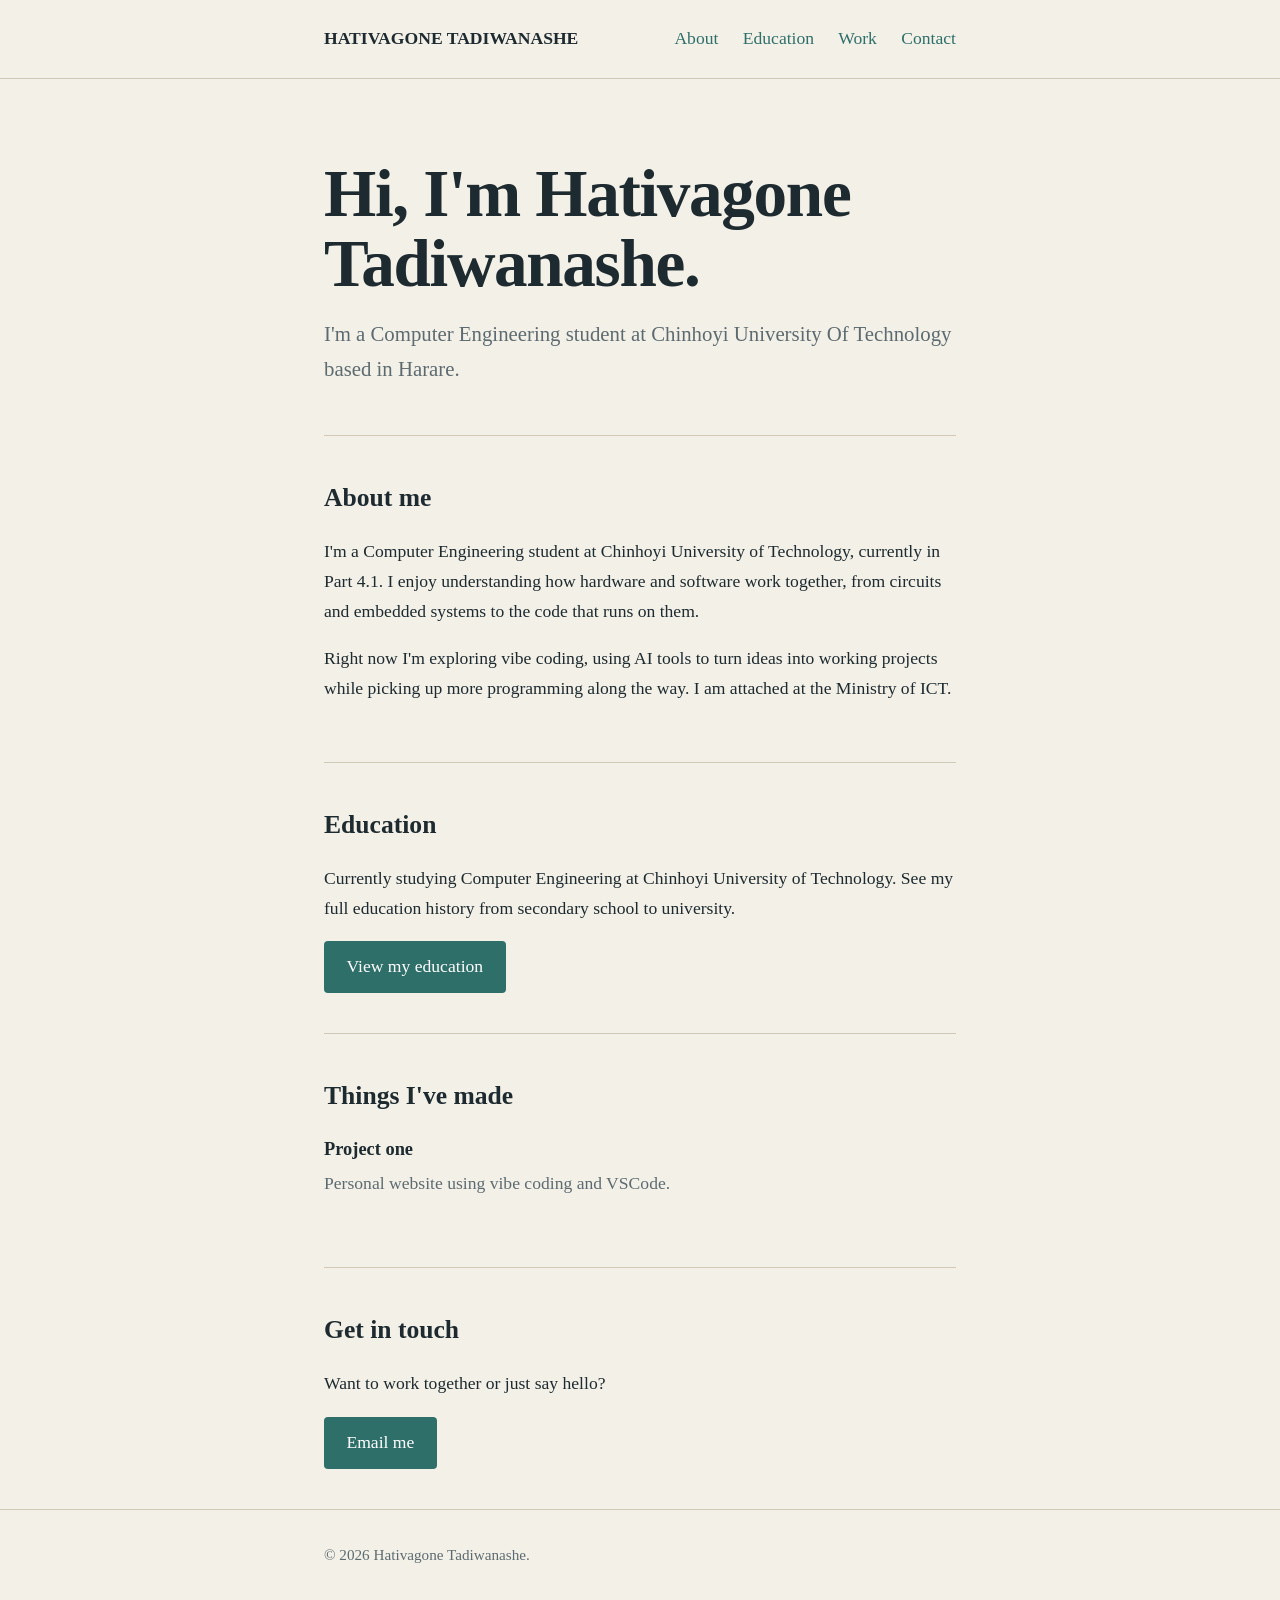
==== index.html @ 9ca4bb27 "Add files via upload" ====
<!DOCTYPE html>
<html lang="en">
<head>
  <meta charset="UTF-8">
  <meta name="viewport" content="width=device-width, initial-scale=1">
  <title>Your Name</title>
  <!-- TIP: Everything you should change is marked with "EDIT:" comments. -->
  <style>
    :root {
      --paper: #f3f0e8;
      --ink: #1d2a2f;
      --muted: #5d6b70;
      --accent: #2f6f6a;
      --line: #cfc9ba;
    }
    * { box-sizing: border-box; }
    html { scroll-behavior: smooth; }
    body {
      margin: 0;
      background: var(--paper);
      color: var(--ink);
      font-family: Georgia, "Times New Roman", serif;
      font-size: 1.1rem;
      line-height: 1.7;
    }
    a { color: var(--accent); }
    a:focus-visible, button:focus-visible { outline: 3px solid var(--accent); outline-offset: 3px; }
    .wrap { max-width: 680px; margin: 0 auto; padding: 0 1.5rem; }

    nav { padding: 1.5rem 0; border-bottom: 1px solid var(--line); }
    nav .wrap { display: flex; justify-content: space-between; flex-wrap: wrap; gap: 1rem; }
    nav a { text-decoration: none; margin-right: 1.25rem; }
    nav a:last-child { margin-right: 0; }

    header { padding: 5rem 0 3rem; }
    h1 { font-size: clamp(2.6rem, 8vw, 4.2rem); line-height: 1.05; margin: 0 0 1rem; letter-spacing: -0.02em; }
    .tagline { font-size: 1.3rem; color: var(--muted); margin: 0; }

    section { padding: 2.5rem 0; border-top: 1px solid var(--line); }
    h2 { font-size: 1.6rem; margin: 0 0 1rem; }
    .project { margin-bottom: 1.75rem; }
    .project h3 { margin: 0; font-size: 1.15rem; }
    .project p { margin: 0.25rem 0 0; color: var(--muted); }

    .contact-btn {
      display: inline-block; background: var(--accent); color: #fff;
      padding: 0.7rem 1.4rem; border-radius: 4px; text-decoration: none;
    }
    .contact-btn:hover { background: #245955; }
    footer { padding: 2rem 0 3rem; color: var(--muted); font-size: 0.95rem; border-top: 1px solid var(--line); }
  </style>
</head>
<body>

  <nav>
    <div class="wrap">
      <!-- EDIT: your name -->
      <strong>HATIVAGONE TADIWANASHE</strong>
      <div>
        <a href="#about">About</a>
        <a href="#education">Education</a>
        <a href="#work">Work</a>
        <a href="#contact">Contact</a>
      </div>
    </div>
  </nav>

  <main class="wrap">
    <header>
      <!-- EDIT: your name and a one-line description of what you do -->
      <h1>Hi, I'm Hativagone Tadiwanashe.</h1>
      <p class="tagline">I'm a Computer Engineering student at Chinhoyi University Of Technology based in Harare.</p>
    </header>

    <section id="about">
      <h2>About me</h2>
      <!-- EDIT: write 2 or 3 short paragraphs about yourself -->
      <p>I'm a Computer Engineering student at Chinhoyi University of Technology, currently in Part 4.1.
         I enjoy understanding how hardware and software work together, from circuits and embedded systems to the code that runs on them.</p>
<p>Right now I'm exploring vibe coding, using AI tools to turn ideas into working projects while picking up more programming along the way. 
    I am attached  at the Ministry of ICT.
    
    </p>
    </section>

    <section id="education">
      <h2>Education</h2>
      <!-- EDIT: change this summary to match your own education -->
      <p>Currently studying Computer Engineering at Chinhoyi University of Technology. See my full education history from secondary school to university.</p>
      <a class="contact-btn" href="education.html">View my education</a>
    </section>

    <section id="work">
      <h2>Things I've made</h2>
      <!-- EDIT: replace these with your own projects, or delete the ones you don't need -->
      <div class="project">
        <h3>Project one</h3>
        <p>Personal  website using vibe coding and VSCode.</p>
      </div>
      
    </section>

    <section id="contact">
      <h2>Get in touch</h2>
      <p>Want to work together or just say hello?</p>
      <!-- EDIT: replace with your real email address -->
      <a class="contact-btn" href="mailto:shumbahartman@gmail.com">Email me</a>
    </section>
  </main>

  <footer>
    <div class="wrap">
      <!-- EDIT: your name -->
      &copy; 2026 Hativagone Tadiwanashe.
    </div>
  </footer>

</body>
</html>
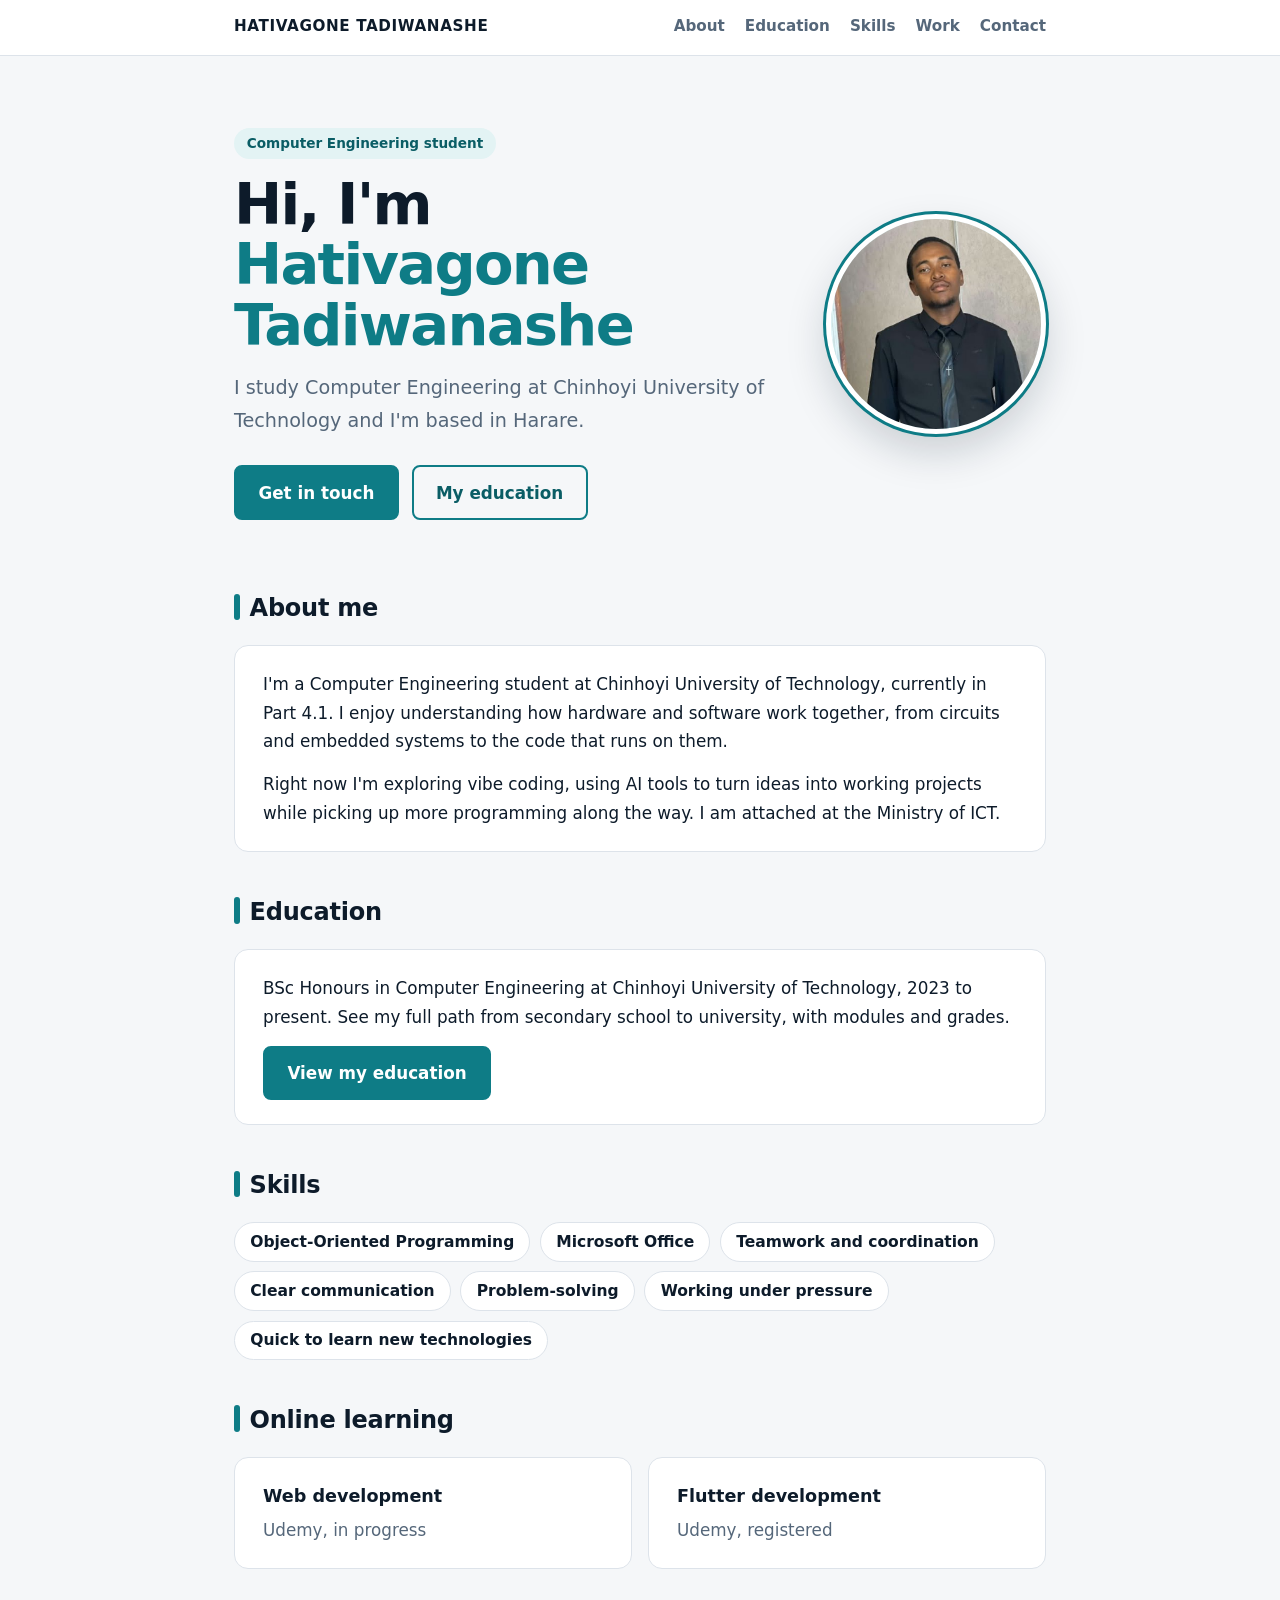
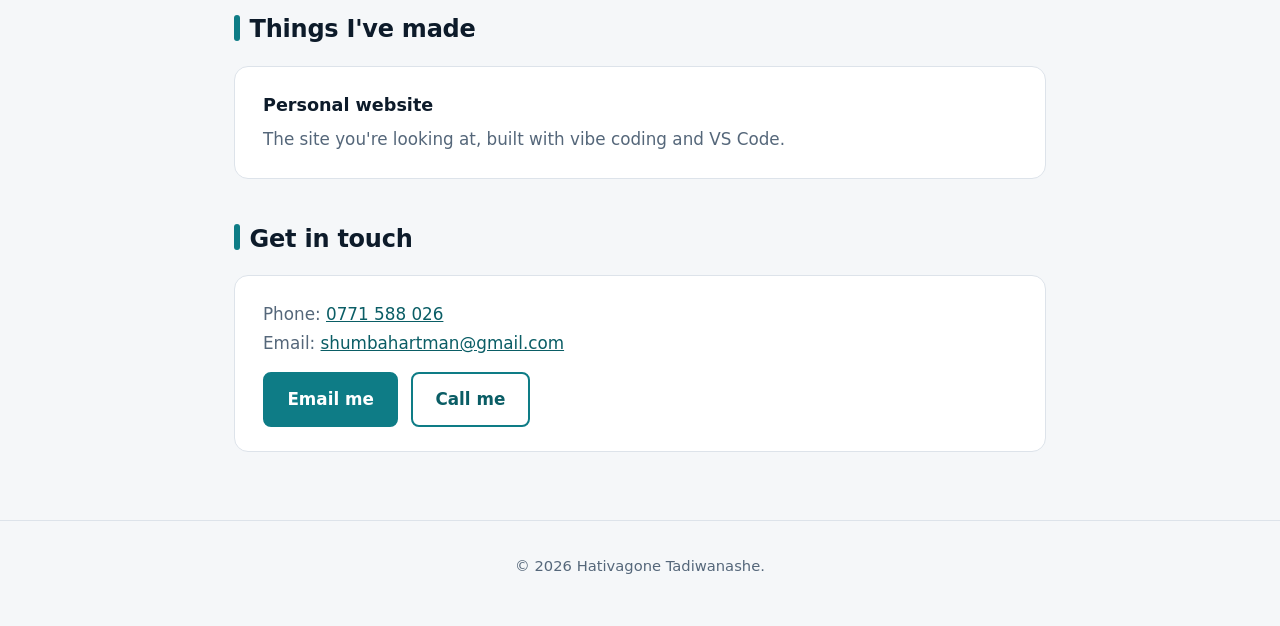
==== commit 42811af3: "Add files via upload" ====
--- a/index.html
+++ b/index.html
@@ -3,117 +3,91 @@
 <head>
   <meta charset="UTF-8">
   <meta name="viewport" content="width=device-width, initial-scale=1">
-  <title>Your Name</title>
-  <!-- TIP: Everything you should change is marked with "EDIT:" comments. -->
-  <style>
-    :root {
-      --paper: #f3f0e8;
-      --ink: #1d2a2f;
-      --muted: #5d6b70;
-      --accent: #2f6f6a;
-      --line: #cfc9ba;
-    }
-    * { box-sizing: border-box; }
-    html { scroll-behavior: smooth; }
-    body {
-      margin: 0;
-      background: var(--paper);
-      color: var(--ink);
-      font-family: Georgia, "Times New Roman", serif;
-      font-size: 1.1rem;
-      line-height: 1.7;
-    }
-    a { color: var(--accent); }
-    a:focus-visible, button:focus-visible { outline: 3px solid var(--accent); outline-offset: 3px; }
-    .wrap { max-width: 680px; margin: 0 auto; padding: 0 1.5rem; }
-
-    nav { padding: 1.5rem 0; border-bottom: 1px solid var(--line); }
-    nav .wrap { display: flex; justify-content: space-between; flex-wrap: wrap; gap: 1rem; }
-    nav a { text-decoration: none; margin-right: 1.25rem; }
-    nav a:last-child { margin-right: 0; }
-
-    header { padding: 5rem 0 3rem; }
-    h1 { font-size: clamp(2.6rem, 8vw, 4.2rem); line-height: 1.05; margin: 0 0 1rem; letter-spacing: -0.02em; }
-    .tagline { font-size: 1.3rem; color: var(--muted); margin: 0; }
-
-    section { padding: 2.5rem 0; border-top: 1px solid var(--line); }
-    h2 { font-size: 1.6rem; margin: 0 0 1rem; }
-    .project { margin-bottom: 1.75rem; }
-    .project h3 { margin: 0; font-size: 1.15rem; }
-    .project p { margin: 0.25rem 0 0; color: var(--muted); }
-
-    .contact-btn {
-      display: inline-block; background: var(--accent); color: #fff;
-      padding: 0.7rem 1.4rem; border-radius: 4px; text-decoration: none;
-    }
-    .contact-btn:hover { background: #245955; }
-    footer { padding: 2rem 0 3rem; color: var(--muted); font-size: 0.95rem; border-top: 1px solid var(--line); }
-  </style>
+  <title>Hativagone Tadiwanashe</title>
+  <link rel="stylesheet" href="style.css">
 </head>
 <body>
-
-  <nav>
+  <header class="topbar">
     <div class="wrap">
-      <!-- EDIT: your name -->
-      <strong>HATIVAGONE TADIWANASHE</strong>
-      <div>
-        <a href="#about">About</a>
-        <a href="#education">Education</a>
-        <a href="#work">Work</a>
-        <a href="#contact">Contact</a>
-      </div>
+      <span class="brand">HATIVAGONE TADIWANASHE</span>
+      <nav>
+        <a href="#about">About</a><a href="#education">Education</a><a href="#skills">Skills</a>
+        <a href="#work">Work</a><a href="#contact">Contact</a>
+      </nav>
     </div>
-  </nav>
+  </header>
 
   <main class="wrap">
-    <header>
-      <!-- EDIT: your name and a one-line description of what you do -->
-      <h1>Hi, I'm Hativagone Tadiwanashe.</h1>
-      <p class="tagline">I'm a Computer Engineering student at Chinhoyi University Of Technology based in Harare.</p>
-    </header>
+    <div class="hero">
+      <div>
+        <!-- EDIT: change or delete this badge -->
+        <span class="badge">Computer Engineering student</span>
+        <h1>Hi, I'm <span>Hativagone Tadiwanashe</span></h1>
+        <p class="tagline">I study Computer Engineering at Chinhoyi University of Technology and I'm based in Harare.</p>
+        <div class="btns">
+          <a class="btn" href="#contact">Get in touch</a>
+          <a class="btn ghost" href="education.html">My education</a>
+        </div>
+      </div>
+      <!-- PHOTO: save your picture in this folder as photo.jpg. Until then, your initials show. -->
+      <div class="avatar">HT<img src="photo.jpg" alt="Portrait of Hativagone Tadiwanashe" onerror="this.style.display='none'"></div>
+    </div>
 
     <section id="about">
       <h2>About me</h2>
-      <!-- EDIT: write 2 or 3 short paragraphs about yourself -->
-      <p>I'm a Computer Engineering student at Chinhoyi University of Technology, currently in Part 4.1.
-         I enjoy understanding how hardware and software work together, from circuits and embedded systems to the code that runs on them.</p>
-<p>Right now I'm exploring vibe coding, using AI tools to turn ideas into working projects while picking up more programming along the way. 
-    I am attached  at the Ministry of ICT.
-    
-    </p>
+      <div class="card">
+        <p>I'm a Computer Engineering student at Chinhoyi University of Technology, currently in Part 4.1. I enjoy understanding how hardware and software work together, from circuits and embedded systems to the code that runs on them.</p>
+        <p>Right now I'm exploring vibe coding, using AI tools to turn ideas into working projects while picking up more programming along the way. I am attached at the Ministry of ICT.</p>
+      </div>
     </section>
 
     <section id="education">
       <h2>Education</h2>
-      <!-- EDIT: change this summary to match your own education -->
-      <p>Currently studying Computer Engineering at Chinhoyi University of Technology. See my full education history from secondary school to university.</p>
-      <a class="contact-btn" href="education.html">View my education</a>
+      <div class="card">
+        <p>BSc Honours in Computer Engineering at Chinhoyi University of Technology, 2023 to present. See my full path from secondary school to university, with modules and grades.</p>
+        <a class="btn" href="education.html">View my education</a>
+      </div>
+    </section>
+
+    <section id="skills">
+      <h2>Skills</h2>
+      <!-- EDIT: add or remove skills. Each skill is one <li> line. -->
+      <ul class="chips">
+        <li>Object-Oriented Programming</li><li>Microsoft Office</li><li>Teamwork and coordination</li>
+        <li>Clear communication</li><li>Problem-solving</li><li>Working under pressure</li><li>Quick to learn new technologies</li>
+      </ul>
+    </section>
+
+    <section id="learning">
+      <h2>Online learning</h2>
+      <div class="grid2">
+        <div class="card"><h3>Web development</h3><p class="muted">Udemy, in progress</p></div>
+        <div class="card"><h3>Flutter development</h3><p class="muted">Udemy, registered</p></div>
+      </div>
     </section>
 
     <section id="work">
       <h2>Things I've made</h2>
-      <!-- EDIT: replace these with your own projects, or delete the ones you don't need -->
-      <div class="project">
-        <h3>Project one</h3>
-        <p>Personal  website using vibe coding and VSCode.</p>
+      <!-- EDIT: copy a whole card to add another project -->
+      <div class="card">
+        <h3>Personal website</h3>
+        <p class="muted">The site you're looking at, built with vibe coding and VS Code.</p>
       </div>
-      
     </section>
 
     <section id="contact">
       <h2>Get in touch</h2>
-      <p>Want to work together or just say hello?</p>
-      <!-- EDIT: replace with your real email address -->
-      <a class="contact-btn" href="mailto:shumbahartman@gmail.com">Email me</a>
+      <div class="card">
+  
+        <p class="muted">Phone: <a href="tel:+263771588026">0771 588 026</a><br>Email: <a href="mailto:shumbahartman@gmail.com">shumbahartman@gmail.com</a></p>
+        <div class="btns">
+          <a class="btn" href="mailto:shumbahartman@gmail.com">Email me</a>
+          <a class="btn ghost" href="tel:+263771588026">Call me</a>
+        </div>
+      </div>
     </section>
   </main>
 
-  <footer>
-    <div class="wrap">
-      <!-- EDIT: your name -->
-      &copy; 2026 Hativagone Tadiwanashe.
-    </div>
-  </footer>
-
+  <footer>&copy; 2026 Hativagone Tadiwanashe.</footer>
 </body>
 </html>
--- a/style.css
+++ b/style.css
@@ -0,0 +1,79 @@
+/* Shared styles for every page. Colours live in :root, so you can change the whole look in one place. */
+:root {
+  --bg: #f5f7f9; --card: #ffffff; --ink: #0d1b2a; --muted: #55677a;
+  --accent: #0e7c86; --accent-dark: #0a5d65; --line: #dde3ea; --glow: #e3f3f4;
+}
+@media (prefers-color-scheme: dark) {
+  :root { --bg: #0b1520; --card: #121f2e; --ink: #e8eef4; --muted: #9fb0c1;
+          --accent: #4cc3cd; --accent-dark: #7fd9e0; --line: #223348; --glow: #14303a; }
+}
+* { box-sizing: border-box; }
+html { scroll-behavior: smooth; scroll-padding-top: 5rem; }
+body { margin: 0; background: var(--bg); color: var(--ink); line-height: 1.7; font-size: 1.05rem;
+  font-family: "Segoe UI", system-ui, -apple-system, Roboto, Arial, sans-serif; }
+a { color: var(--accent-dark); }
+a:focus-visible, summary:focus-visible { outline: 3px solid var(--accent); outline-offset: 3px; border-radius: 4px; }
+.wrap { max-width: 860px; margin: 0 auto; padding: 0 1.5rem; }
+
+/* Top bar */
+.topbar { position: sticky; top: 0; z-index: 10; background: var(--card); border-bottom: 1px solid var(--line); }
+.topbar .wrap { display: flex; justify-content: space-between; align-items: center; flex-wrap: wrap; gap: .5rem 1.5rem; padding-top: .9rem; padding-bottom: .9rem; }
+.brand { font-weight: 800; letter-spacing: .04em; font-size: .95rem; }
+.topbar nav { display: flex; gap: 1.25rem; flex-wrap: wrap; }
+.topbar nav a { text-decoration: none; color: var(--muted); font-weight: 600; font-size: .95rem; }
+.topbar nav a:hover { color: var(--accent); }
+
+/* Hero */
+.hero { padding: 4.5rem 0 3rem; display: grid; grid-template-columns: 1fr 220px; gap: 2.5rem; align-items: center; }
+.badge { display: inline-block; background: var(--glow); color: var(--accent-dark); font-weight: 700; font-size: .85rem; padding: .25rem .8rem; border-radius: 999px; margin-bottom: 1rem; }
+.hero h1 { font-size: clamp(2.3rem, 6vw, 3.6rem); line-height: 1.05; margin: 0 0 1rem; letter-spacing: -.03em; }
+.hero h1 span { color: var(--accent); }
+.tagline { color: var(--muted); font-size: 1.2rem; margin: 0 0 1.75rem; max-width: 34rem; }
+.btns { display: flex; gap: .8rem; flex-wrap: wrap; }
+.btn { display: inline-block; background: var(--accent); color: #fff; padding: .7rem 1.4rem; border-radius: 8px; text-decoration: none; font-weight: 700; border: 2px solid var(--accent); }
+.btn:hover { background: var(--accent-dark); border-color: var(--accent-dark); }
+.btn.ghost { background: transparent; color: var(--accent-dark); }
+.btn.ghost:hover { background: var(--glow); }
+.avatar { position: relative; width: 220px; height: 220px; border-radius: 50%; border: 5px solid var(--card);
+  box-shadow: 0 0 0 3px var(--accent), 0 18px 40px rgba(13,27,42,.18); overflow: hidden; background: var(--glow);
+  display: grid; place-items: center; font-size: 4rem; font-weight: 800; color: var(--accent); justify-self: center; }
+.avatar img { position: absolute; inset: 0; width: 100%; height: 100%; object-fit: cover; }
+
+/* Sections */
+section { padding: 1.25rem 0; }
+h2 { font-size: 1.5rem; margin: 0 0 1rem; letter-spacing: -.01em; }
+h2::before { content: ""; display: inline-block; width: 6px; height: 1.1em; background: var(--accent); border-radius: 3px; margin-right: .6rem; vertical-align: -.15em; }
+.card { background: var(--card); border: 1px solid var(--line); border-radius: 14px; padding: 1.5rem 1.75rem; }
+.card p { margin: 0 0 .9rem; } .card p:last-child { margin: 0; }
+.grid2 { display: grid; grid-template-columns: repeat(auto-fit, minmax(240px, 1fr)); gap: 1rem; }
+.card h3 { margin: 0 0 .25rem; font-size: 1.1rem; }
+.muted { color: var(--muted); }
+.chips { list-style: none; padding: 0; margin: 0; display: flex; flex-wrap: wrap; gap: .6rem; }
+.chips li { background: var(--card); border: 1px solid var(--line); padding: .35rem .95rem; border-radius: 999px; font-size: .97rem; font-weight: 600; }
+
+footer { margin-top: 3rem; padding: 2rem 0 3rem; text-align: center; color: var(--muted); font-size: .92rem; border-top: 1px solid var(--line); }
+
+/* Education page */
+.page-title { padding: 3.5rem 0 1.5rem; }
+.page-title h1 { font-size: clamp(2.1rem, 6vw, 3rem); margin: 0 0 .5rem; letter-spacing: -.02em; }
+.timeline { border-left: 2px solid var(--line); margin: 1rem 0 0 .5rem; padding-left: 1.75rem; }
+.entry { position: relative; padding-bottom: 1.5rem; }
+.entry::before { content: ""; position: absolute; left: calc(-1.75rem - 8px); top: 1.7rem; width: 14px; height: 14px; border-radius: 50%; background: var(--bg); border: 3px solid var(--accent); }
+.entry.current::before { background: var(--accent); }
+.years { color: var(--accent-dark); font-weight: 700; font-size: .9rem; margin: 0 0 .2rem; }
+.school { color: var(--accent-dark); margin: 0 0 .5rem; font-weight: 600; }
+details { border-top: 1px solid var(--line); padding: .7rem 0; }
+details:last-of-type { border-bottom: 1px solid var(--line); }
+summary { cursor: pointer; font-weight: 700; }
+.table-scroll { overflow-x: auto; margin-top: .75rem; }
+table.grades { border-collapse: collapse; width: 100%; font-size: .98rem; }
+.grades caption { text-align: left; color: var(--muted); font-size: .88rem; padding-bottom: .4rem; }
+.grades th, .grades td { text-align: left; padding: .5rem .75rem; border-bottom: 1px solid var(--line); }
+.grades thead th { border-bottom: 2px solid var(--accent); }
+.grades td:last-child, .grades th:last-child { text-align: center; width: 5rem; font-weight: 700; }
+
+@media (max-width: 680px) {
+  .hero { grid-template-columns: 1fr; padding-top: 2.5rem; text-align: center; }
+  .avatar { order: -1; width: 170px; height: 170px; font-size: 3rem; }
+  .tagline { margin-left: auto; margin-right: auto; } .btns { justify-content: center; }
+}
